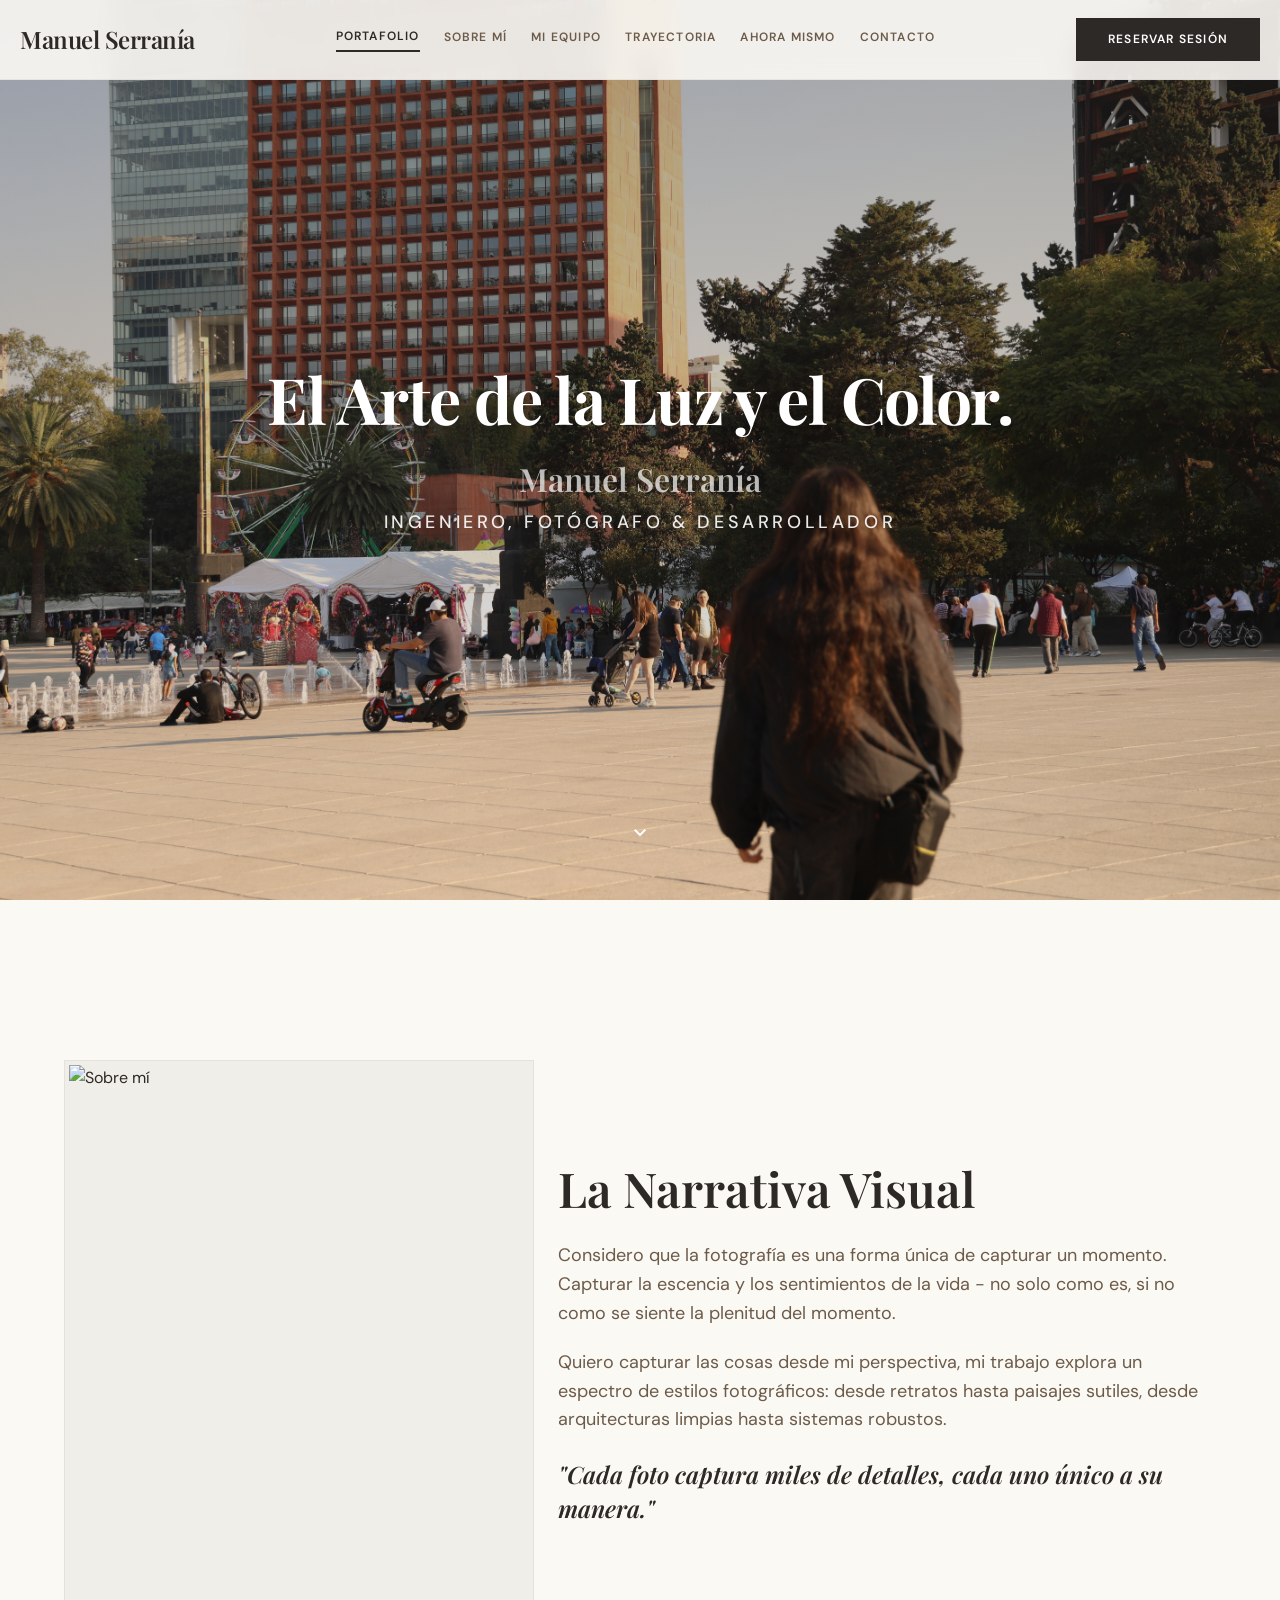
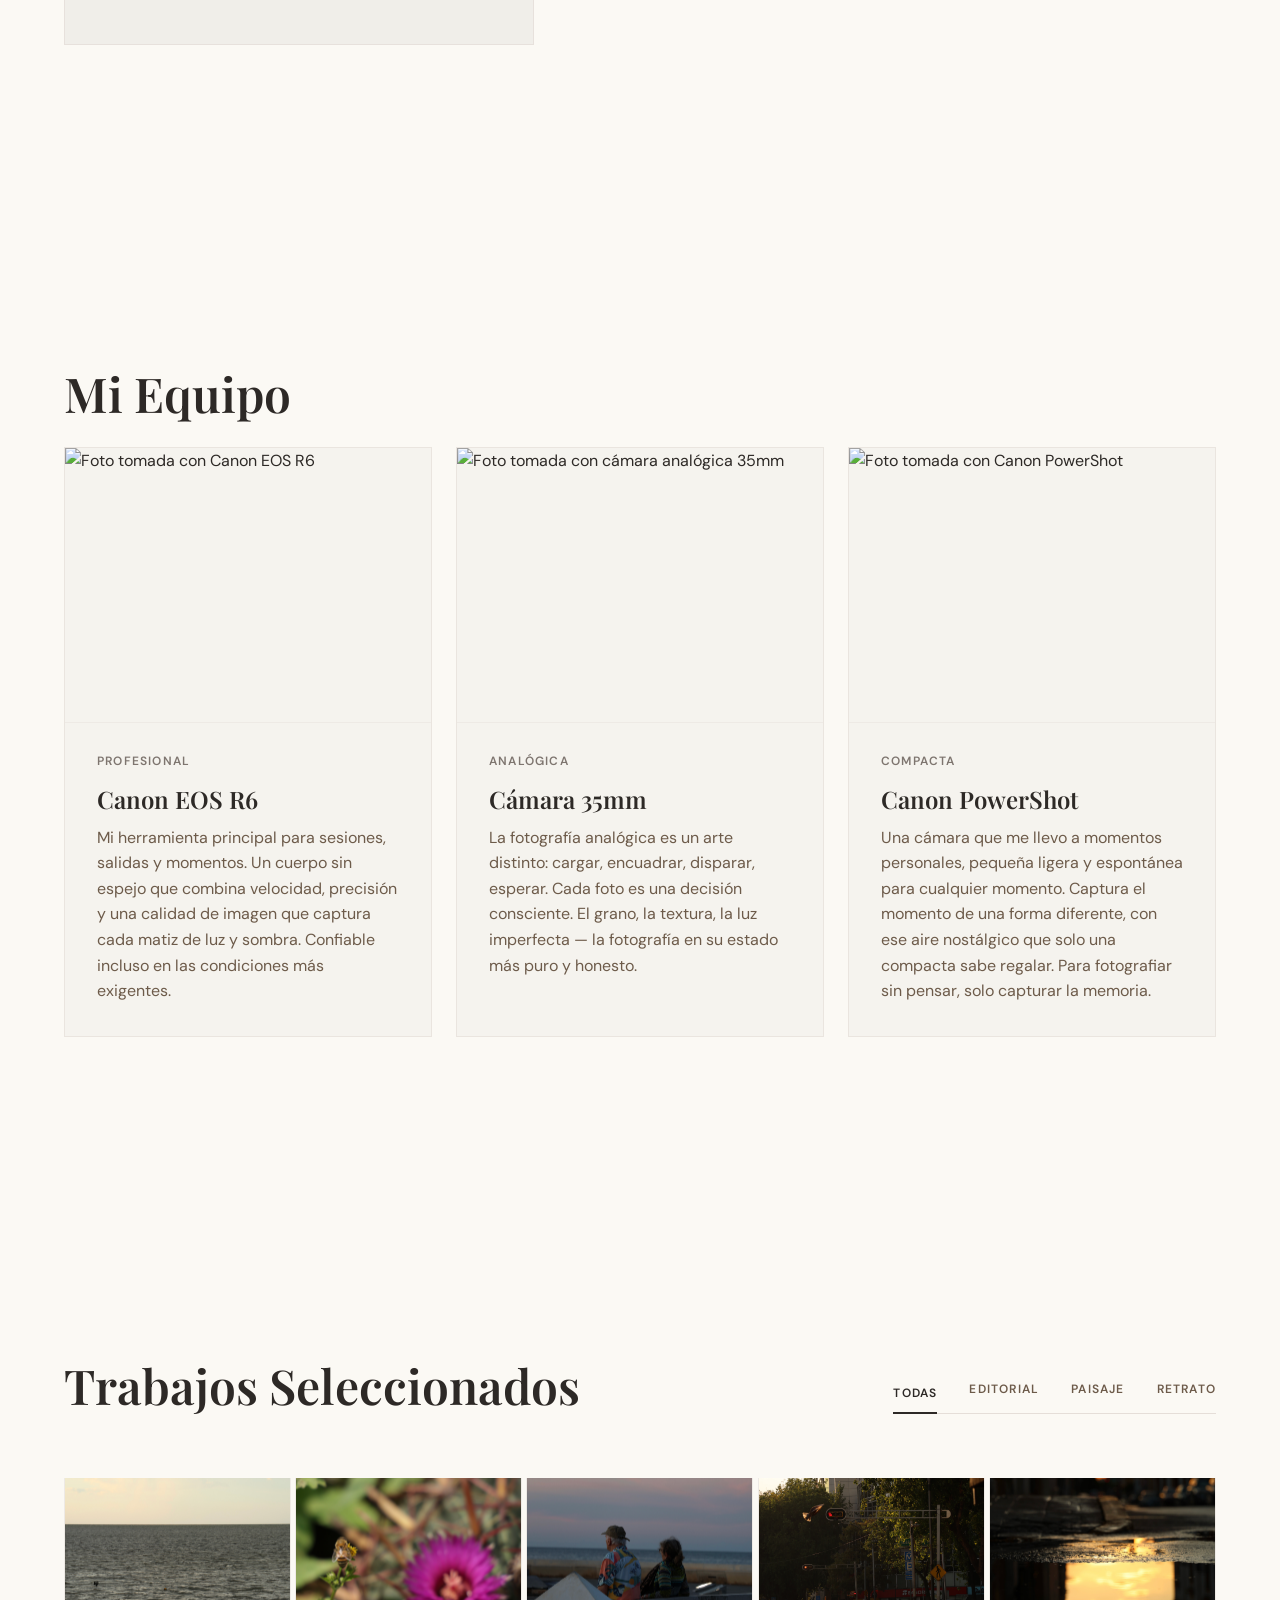
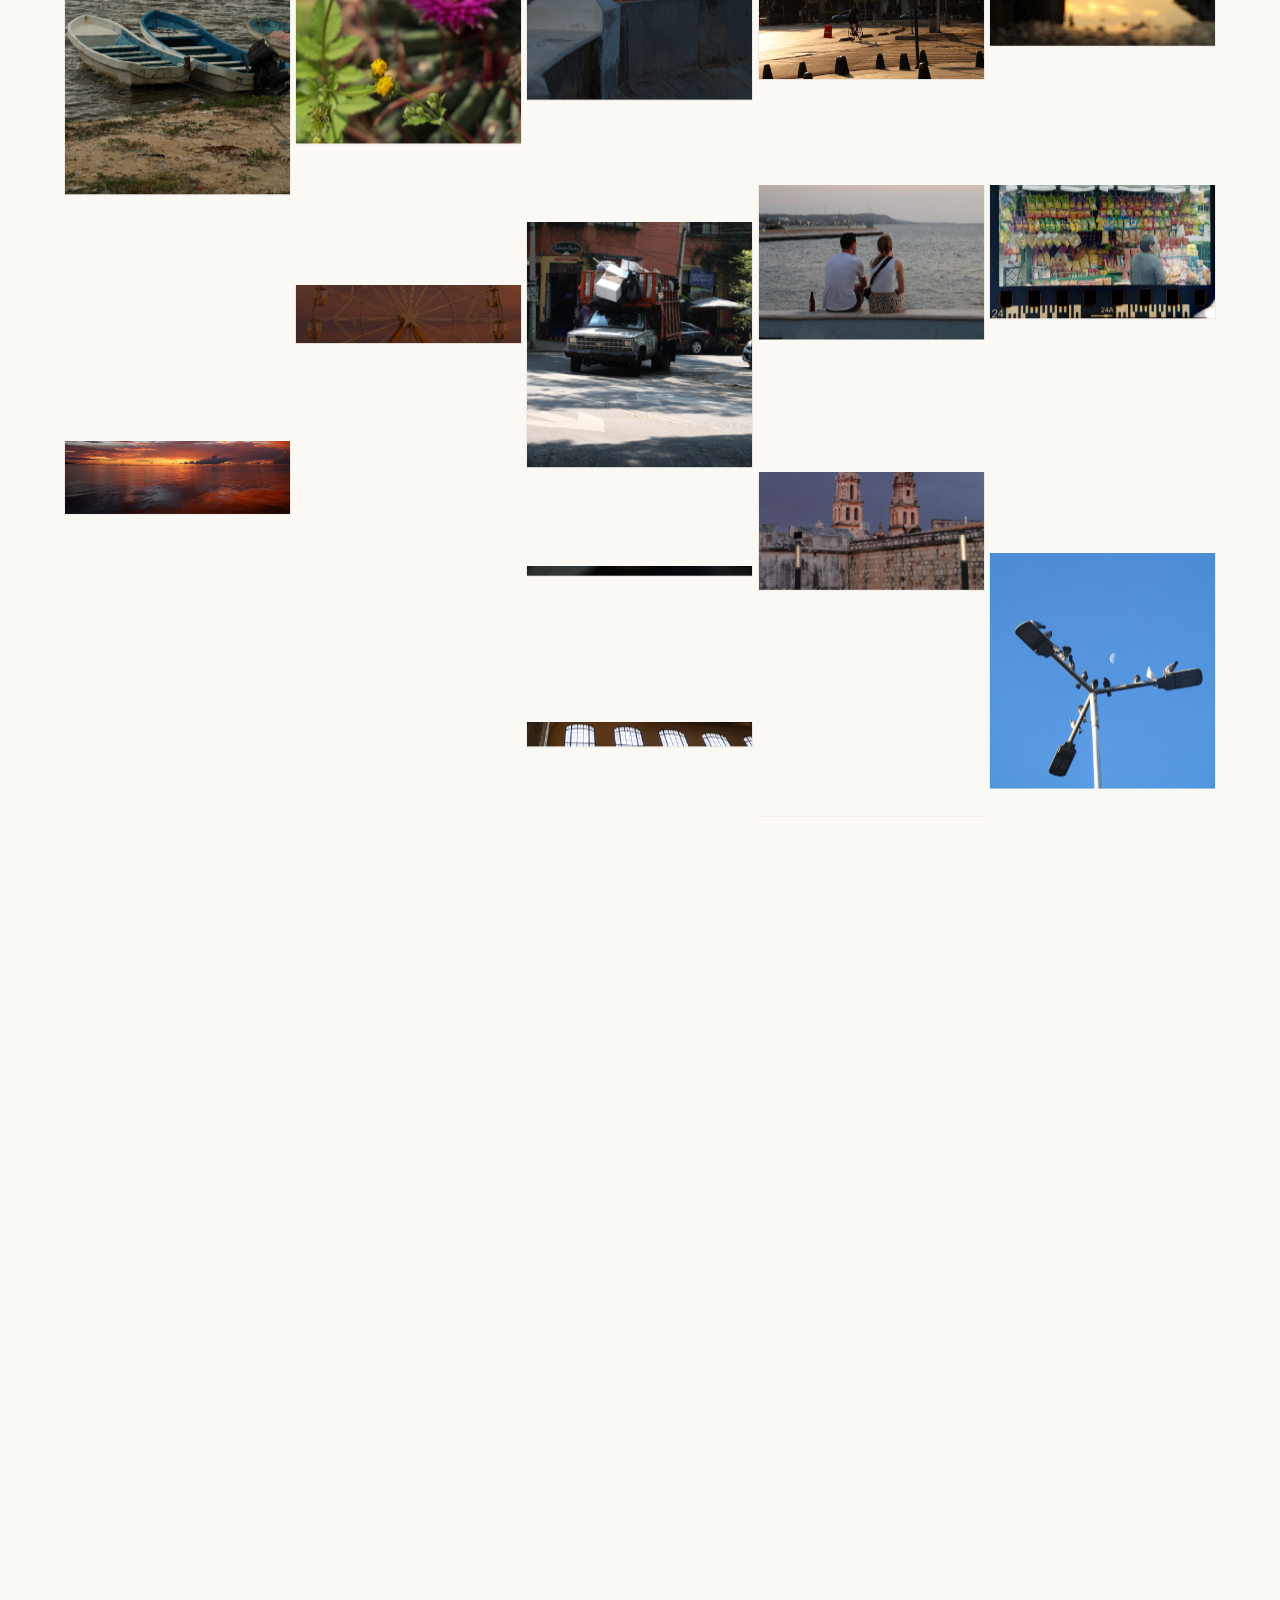
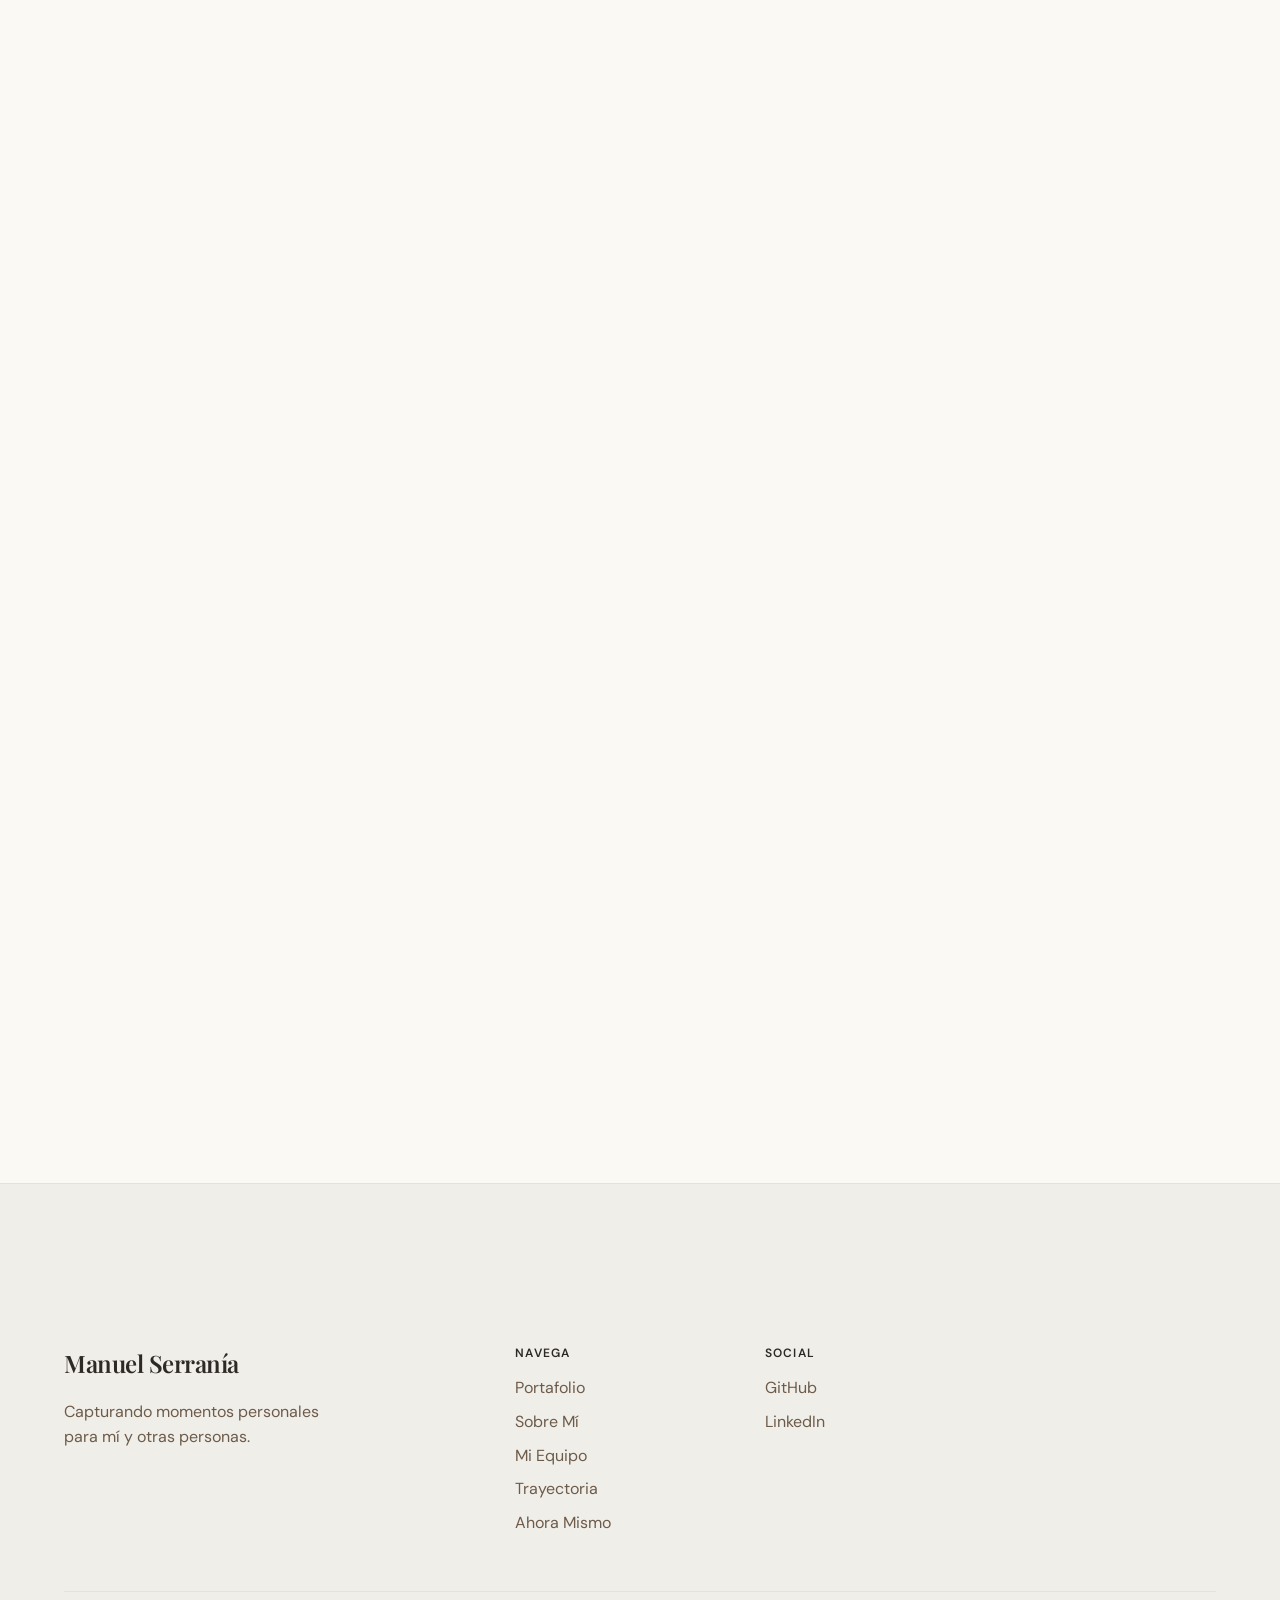
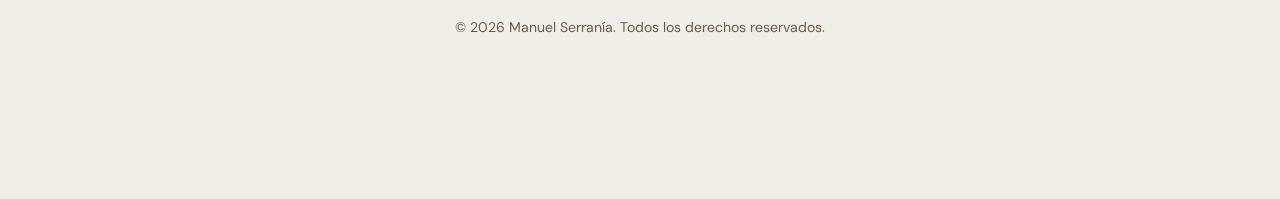
==== index.html @ a34c1c09 "Página web para práctica" ====
<!DOCTYPE html>
<html lang="es">
<head>
  <meta charset="UTF-8">
  <meta name="viewport" content="width=device-width, initial-scale=1.0">
  <title>Portafolio | Manuel Serranía</title>
  <link rel="preconnect" href="https://fonts.googleapis.com">
  <link rel="preconnect" href="https://fonts.gstatic.com" crossorigin>
  <link href="https://fonts.googleapis.com/css2?family=Playfair+Display:ital,wght@0,400;0,500;0,600;0,700;1,400&family=DM+Sans:wght@400;500;600&display=swap" rel="stylesheet">
  <link href="https://fonts.googleapis.com/css2?family=Material+Symbols+Outlined:wght,FILL@100..700,0..1&display=swap" rel="stylesheet">
  <link rel="stylesheet" href="style.css">
</head>
<body>

  <!-- Header -->
  <header class="main-header">
    <div class="header-container">
      <a href="#" class="logo">Manuel Serranía</a>
      <nav class="nav-menu">
        <a href="#portfolio" class="active">Portafolio</a>
        <a href="#about">Sobre Mí</a>
        <a href="#equipo">Mi Equipo</a>
        <a href="#trajectory">Trayectoria</a>
        <a href="#current">Ahora Mismo</a>
        <a href="#contact">Contacto</a>
      </nav>
      <a href="#contact" class="btn-primary">Reservar Sesión</a>
    </div>
  </header>

  <!-- Hero -->
  <section class="hero-section">
    <div class="hero-bg">
      <img src="images/0N1A2671.JPG" alt="Hero background">
    </div>
    <div class="hero-overlay"></div>
    <div class="hero-content">
      <h1 class="display-lg">El Arte de la Luz y el Color.</h1>
      <p class="headline-md" style="color: rgba(255,255,255,0.7); margin: 12px 0 8px;">Manuel Serranía</p>
      <p class="body-lg hero-subtitle">Ingeniero, Fotógrafo &amp; Desarrollador</p>
    </div>
    <div class="scroll-indicator">
      <span class="material-symbols-outlined">expand_more</span>
    </div>
  </section>

  <!-- Main -->
  <main class="main-wrapper">

    <!-- About -->
    <section class="section-block fade-in" id="about">
      <div class="about-grid">
        <div class="about-image-wrap">
          <img src="images/0N1A3526.jpg" alt="Sobre mí">
        </div>
        <div class="about-text">
          <h2 class="headline-lg">La Narrativa Visual</h2>
          <div class="body-lg">
            <p>Considero que la fotografía es una forma única de capturar un momento. Capturar la escencia y los sentimientos de la vida - no solo como es, si no como se siente la plenitud del momento.</p>
            <p>Quiero capturar las cosas desde mi perspectiva, mi trabajo explora un espectro de estilos fotográficos: desde retratos hasta paisajes sutiles, desde arquitecturas limpias hasta sistemas robustos.</p>
            <p class="about-quote">"Cada foto captura miles de detalles, cada uno único a su manera."</p>
          </div>
        </div>
      </div>
    </section>

    <!-- Equipment -->
    <section class="section-block fade-in" id="equipo">
      <div class="equipment-header">
        <h2 class="headline-lg">Mi Equipo</h2>
      </div>
      <div class="equipment-grid">
        <div class="equipment-card">
          <div class="equipment-image-wrap">
            <img src="images/0N1A2444.jpg" alt="Foto tomada con Canon EOS R6" loading="lazy">
          </div>
          <div class="equipment-body">
            <p class="label-caps">Profesional</p>
            <h4 class="headline-sm">Canon EOS R6</h4>
            <p class="body-md">Mi herramienta principal para sesiones, salidas y momentos. Un cuerpo sin espejo que combina velocidad, precisión y una calidad de imagen que captura cada matiz de luz y sombra. Confiable incluso en las condiciones más exigentes.</p>
          </div>
        </div>
        <div class="equipment-card">
          <div class="equipment-image-wrap">
            <img src="images/IMG_6945.jpeg" alt="Foto tomada con cámara analógica 35mm" loading="lazy">
          </div>
          <div class="equipment-body">
            <p class="label-caps">Analógica</p>
            <h4 class="headline-sm">Cámara 35mm</h4>
            <p class="body-md">La fotografía analógica es un arte distinto: cargar, encuadrar, disparar, esperar. Cada foto es una decisión consciente. El grano, la textura, la luz imperfecta — la fotografía en su estado más puro y honesto.</p>
          </div>
        </div>
        <div class="equipment-card">
          <div class="equipment-image-wrap">
            <img src="images/IMG_0572.jpg" alt="Foto tomada con Canon PowerShot" loading="lazy">
          </div>
          <div class="equipment-body">
            <p class="label-caps">Compacta</p>
            <h4 class="headline-sm">Canon PowerShot</h4>
            <p class="body-md">Una cámara que me llevo a momentos personales, pequeña ligera y espontánea para cualquier momento. Captura el momento de una forma diferente, con ese aire nostálgico que solo una compacta sabe regalar. Para fotografiar sin pensar, solo capturar la memoria.</p>
          </div>
        </div>
      </div>
    </section>

    <!-- Portfolio -->
    <section class="section-block fade-in" id="portfolio">
      <div class="portfolio-header">
        <h2 class="headline-lg">Trabajos Seleccionados</h2>
        <div class="portfolio-filters">
          <button class="active" data-filter="all">Todas</button>
          <button data-filter="editorial">Editorial</button>
          <button data-filter="paisaje">Paisaje</button>
          <button data-filter="retrato">Retrato</button>
        </div>
      </div>
      <div class="portfolio-grid">
        <!-- Col 1 -->
        <div class="portfolio-item" data-category="retrato" data-description="Un retrato que captura la esencia de una conexión única.">
          <div class="image-wrap" data-speed="0.5">
            <img src="images/0N1A0676.JPEG" alt="En otra vida" loading="lazy" style="aspect-ratio: 3317/5896;">
          </div>
          <p class="meta">Paisaje — 2025</p>
          <h3>En otra vida</h3>
        </div>
        <div class="portfolio-item" data-category="paisaje" data-description="La magia del atardecer en Campeche, donde el sol baña todo con una luz cálida e irrepetible.">
          <div class="image-wrap" data-speed="0.9">
            <img src="images/0N1A9450.JPG" alt="La Hora Dorada" loading="lazy" style="aspect-ratio: 3/2;">
          </div>
          <p class="meta">Paisaje — 2025</p>
          <h3>La Hora Dorada</h3>
        </div>
        <div class="portfolio-item" data-category="paisaje" data-description="El mar y el cielo se funden en un abrazo de colores al final del día.">
          <div class="image-wrap" data-speed="0.4">
            <img src="images/C5DFEBCB-4455-423D-B675-5D0EEC7B9C62.jpg" alt="Atardecer frente al mar" loading="lazy" style="aspect-ratio: 3/2;">
          </div>
          <p class="meta">Paisaje — 2025</p>
          <h3>Atardecer frente al mar</h3>
        </div>
        <div class="portfolio-item" data-category="paisaje" data-description="Un perro con ojos de diferentes colores. Worales.">
          <div class="image-wrap" data-speed="1.0">
            <img src="images/0N1A0835.JPG" alt="Horizonte Abierto" loading="lazy" style="aspect-ratio: 3/2;">
          </div>
          <p class="meta">Retrato — 2024</p>
          <h3>Perro</h3>
        </div>
        <!-- Col 2 -->
        <div class="portfolio-item" data-category="paisaje" data-description="Muchas veces pasamos de largo las cosas pequeñas que ocurren alrededor de nosotros.">
          <div class="image-wrap" data-speed="0.8">
            <img src="images/0N1A8629.JPEG" alt="Naturaleza a detalle" loading="lazy" style="aspect-ratio: 2247/3995;">
          </div>
          <p class="meta">Paisaje — 2022</p>
          <h3>Naturaleza a detalle</h3>
        </div>
        <div class="portfolio-item" data-category="paisaje" data-description="En la feria de Campeche, durante uno de sus atardeceres que tanto me gustaban.">
          <div class="image-wrap" data-speed="0.5">
            <img src="images/0N1A1099.JPEG" alt="Mirada Profunda" loading="lazy" style="aspect-ratio: 3/2;">
          </div>
          <p class="meta">Paisaje — 2025</p>
          <h3>Rueda</h3>
        </div>
        <div class="portfolio-item" data-category="editorial" data-description="Me gustan mucho estas flores.">
          <div class="image-wrap" data-speed="0.8">
            <img src="images/0N1A3017.JPG" alt="Composición Urbana" loading="lazy" style="aspect-ratio: 3/2;">
          </div>
          <p class="meta">Editorial — 2024</p>
          <h3>Flores</h3>
        </div>
        <div class="portfolio-item" data-category="retrato" data-description="Sho.">
          <div class="image-wrap" data-speed="0.9">
            <img src="images/0N1A3192.JPEG" alt="Esencia" loading="lazy" style="aspect-ratio: 3/2;">
          </div>
          <p class="meta">Retrato — 2024</p>
          <h3>Yo</h3>
        </div>
        <!-- Col 3 -->
        <div class="portfolio-item" data-category="editorial" data-description="Luego me pregunto todas las historias que me podrían contar las personas.">
          <div class="image-wrap" data-speed="0.7">
            <img src="images/0N1A2507.JPEG" alt="Luces y Sombras" loading="lazy" style="aspect-ratio: 3123/4684;">
          </div>
          <p class="meta">Editorial — 2025</p>
          <h3>Años de atardeceres</h3>
        </div>
        <div class="portfolio-item" data-category="editorial" data-description="Se compran colchones.">
          <div class="image-wrap" data-speed="0.5">
            <img src="images/0N1A3518.JPG" alt="Reflejos" loading="lazy" style="aspect-ratio: 2/3;">
          </div>
          <p class="meta">Editorial — 2025</p>
          <h3>Se compran</h3>
        </div>
        <div class="portfolio-item" data-category="retrato" data-description="A veces mi cámara no quiere enfocar, pero aún así me gusta como salen las fotos.">
          <div class="image-wrap" data-speed="0.7">
            <img src="images/0N1A3598.JPEG" alt="Detalles" loading="lazy" style="aspect-ratio: 3/2;">
          </div>
          <p class="meta">Retrato — 2026</p>
          <h3>Desenfocado</h3>
        </div>
        <div class="portfolio-item" data-category="editorial" data-description="Adentro del Palacio de Bellas Artes. Un edificio único con una arquitectura fascinante.">
          <div class="image-wrap" data-speed="0.6">
            <img src="images/0N1A9085.JPG" alt="Líneas del Horizonte" loading="lazy" style="aspect-ratio: 3/2;">
          </div>
          <p class="meta">Editorial — 2024</p>
          <h3>Esquinas</h3>
        </div>
        <!-- Col 4 -->
        <div class="portfolio-item" data-category="editorial" data-description="No me gusta mucho salir en la CDMX, pero tengo que admitir que tiene vistas muy bonitas.">
          <div class="image-wrap" data-speed="0.6">
            <img src="images/1C980679-C13F-47ED-BC10-F33F98A4D428.jpg" alt="Sombras y Siluetas" loading="lazy" style="aspect-ratio: 3071/4096;">
          </div>
          <p class="meta">Editorial — 2023</p>
          <h3>Sombras y Siluetas</h3>
        </div>
        <div class="portfolio-item" data-category="retrato" data-description="Considero que compartir un atardecer es un momento especial con otra persona.">
          <div class="image-wrap" data-speed="0.7">
            <img src="images/285C19BC-82EA-4913-8557-388E7A6FBE79.jpg" alt="Atardecer compartido" loading="lazy" style="aspect-ratio: 3276/4096;">
          </div>
          <p class="meta">Editorial — 2025</p>
          <h3>Atardecer compartido</h3>
        </div>
        <div class="portfolio-item" data-category="editorial" data-description="Un edificio que sobresale en el horizonte.">
          <div class="image-wrap" data-speed="1.1">
            <img src="images/0N1A9459.JPG" alt="Última Luz" loading="lazy" style="aspect-ratio: 2/3;">
          </div>
          <p class="meta">Editorial — 2025</p>
          <h3>Horizonte</h3>
        </div>
        <div class="portfolio-item" data-category="editorial" data-description="Océano en calma al atardecer.">
          <div class="image-wrap" data-speed="0.7">
            <img src="images/0N1A2444.JPG" alt="Precisión Natural" loading="lazy" style="aspect-ratio: 3/2;">
          </div>
          <p class="meta">Editorial — 2025</p>
          <h3>Calma</h3>
        </div>
        <!-- Col 5 -->
        <div class="portfolio-item" data-category="editorial" data-description="Un momento.">
          <div class="image-wrap" data-speed="0.8">
            <img src="images/EAB12858-2A23-4928-919C-448E390671E0.jpg" alt="Introspección" loading="lazy" style="aspect-ratio: 3072/4096;">
          </div>
          <p class="meta">Editorial — 2025</p>
          <h3>Introspección</h3>
        </div>
        <div class="portfolio-item" data-category="editorial" data-description="Capturado en Fuji 200.">
          <div class="image-wrap" data-speed="0.4">
            <img src="images/30b75b04-e565-4b1f-bb3f-f6a199c68618.JPEG" alt="Memorias" loading="lazy" style="aspect-ratio: 1600/1460;">
          </div>
          <p class="meta">Editorial — 2024</p>
          <h3>Memorias</h3>
        </div>
        <div class="portfolio-item" data-category="editorial" data-description="El tiempo se detiene en un solo fotograma, preservando memorias que perdurarán para siempre.">
          <div class="image-wrap" data-speed="0.9">
            <img src="images/Photo09_5.jpg" alt="Perspectiva" loading="lazy" style="aspect-ratio: 3792/2546;">
          </div>
          <p class="meta">Editorial — 2024</p>
          <h3>Memorias</h3>
        </div>
        <div class="portfolio-item" data-category="retrato" data-description="Al infinito y más allá.">
          <div class="image-wrap" data-speed="0.5">
            <img src="images/IMG_0973.JPG" alt="Autenticidad" loading="lazy" style="aspect-ratio: 2/3;">
          </div>
          <p class="meta">Retrato — 2023</p>
          <h3>Pájaros Lunares</h3>
        </div>
      </div>
    </section>

    <!-- Lightbox -->
    <div class="lightbox" id="lightbox">
      <div class="lightbox-backdrop"></div>
      <div class="lightbox-container">
        <button class="lightbox-close material-symbols-outlined" aria-label="Cerrar">close</button>
        <div class="lightbox-layout">
          <div class="lightbox-image-area">
            <img id="lightbox-img" src="" alt="">
          </div>
          <div class="lightbox-info">
            <span class="lightbox-meta" id="lightbox-meta"></span>
            <h2 class="lightbox-title" id="lightbox-title"></h2>
            <p class="lightbox-desc" id="lightbox-desc"></p>
          </div>
        </div>
      </div>
    </div>

    <!-- Trajectory -->
    <section class="section-block fade-in" id="trajectory">
      <h2 class="headline-lg" style="text-align: center; margin-bottom: 80px;">Trayectoria</h2>
      <div class="trajectory-list">
        <div class="trajectory-item">
          <span class="trajectory-date">2025 - Presente</span>
          <div class="trajectory-body">
            <h4 class="headline-sm">Becario de sistemas &amp; Maestría en Tecnologías de la Información e Inteligencia Analítica</h4>
            <p class="body-md">Universidad Anáhuac.</p>
          </div>
        </div>
        <div class="trajectory-item">
          <span class="trajectory-date">2024 — 2025</span>
          <div class="trajectory-body">
            <h4 class="headline-sm">Supervisor interno</h4>
            <p class="body-md">Proyecto DRT Campeche. Análisis RAMS documental, análisis de datos de operación.</p>
          </div>
        </div>
        <div class="trajectory-item">
          <span class="trajectory-date">2023</span>
          <div class="trajectory-body">
            <h4 class="headline-sm">UAB Exchange Program</h4>
            <p class="body-md">Universitat Autònoma de Barcelona. Especialidad en Inteligencia Artificial e intercambiadores de calor</p>
          </div>
        </div>
        <div class="trajectory-item">
          <span class="trajectory-date">2022-2023</span>
          <div class="trajectory-body">
            <h4 class="headline-sm">Amazon Web Services</h4>
            <p class="body-md">Customer Service Associate</p>
          </div>
        </div>
        <div class="trajectory-item">
          <span class="trajectory-date">2019 — 2023</span>
          <div class="trajectory-body">
            <h4 class="headline-sm">Ingeniería Mecánica</h4>
            <p class="body-md">Universidad Autónoma Metropolitana.</p>
          </div>
        </div>
      </div>
    </section>

    <!-- Skills -->
    <section class="section-block fade-in" id="skills">
      <h2 class="headline-lg" style="margin-bottom: 48px;">Habilidades</h2>
      <div class="skills-fluid-container">
        <div class="skills-group">
          <h3 class="skills-group-title">Área Técnica</h3>
          <div class="tags-container">
            <span class="tag">HTML5 / CSS3 Moderno</span>
            <span class="tag">JavaScript Vanilla</span>
            <span class="tag">PHP</span>
            <span class="tag">PostgreSQL</span>
            <span class="tag">Modelado Estadístico SAS</span>
            <span class="tag">Python / Web Scraping</span>
          </div>
        </div>
        <div class="skills-group">
          <h3 class="skills-group-title">Gestión y Metodologías</h3>
          <div class="tags-container">
            <span class="tag">Arquitectura de Software</span>
            <span class="tag">Metodologías Ágiles</span>
            <span class="tag">Análisis de Requerimientos</span>
            <span class="tag">Prompt, context &amp; harness engineering</span>
          </div>
        </div>
        <div class="skills-group">
          <h3 class="skills-group-title">Intereses Co-curriculares</h3>
          <div class="tags-container">
            <span class="tag">Escritura Creativa</span>
            <span class="tag">Fotografía de Moda en Blanco y Negro</span>
            <span class="tag">Inteligencia Artificial Aplicada</span>
            <span class="tag">Filosofía &amp; Psicología</span>
            <span class="tag">Psicología</span>
            <span class="tag">Pedagogía</span> 
          </div>
        </div>
        <div class="skills-group">
          <h3 class="skills-group-title">Habilidades Creativas</h3>
          <div class="tags-container">
            <span class="tag">Fotografía de Retrato / Editorial</span>
            <span class="tag">Edición Digital (Lightroom / Photoshop)</span>
            <span class="tag">Composición Visual y Teoría del Color</span>
            <span class="tag">Dirección de Sesiones Fotográficas</span>
            <span class="tag">Diseño Gráfico y Branding</span>
            <span class="tag">Storytelling Visual</span>
          </div>
        </div>
      </div>
    </section>

    <!-- Current / Ahora Mismo -->
    <section class="section-block fade-in" id="current">
      <div class="current-header">
        <h2 class="headline-lg">Ahora Mismo</h2>
        <span class="current-update">Actualizado Junio 2026</span>
      </div>
      <div class="current-grid">
        <div class="current-card">
          <p class="label-caps">Leyendo</p>
          <h4 class="headline-sm">"Guerra y Paz"</h4>
          <p class="body-md">Leo Tolstoy — Voy en la página 100 de 1200.</p>
        </div>
        <div class="current-card">
          <p class="label-caps">Escuchando</p>
          <h4 class="headline-sm">Michael Jackson</h4>
          <p class="body-md">Nada más por la película.</p>
        </div>
        <div class="current-card">
          <p class="label-caps">Viciándome</p>
          <h4 class="headline-sm">Subnautica 2</h4>
          <p class="body-md">Me da miedo el océano.</p>
        </div>
      </div>
    </section>

    <!-- Contact -->
    <section class="section-block fade-in" id="contact">
      <div class="contact-grid">
        <div class="contact-info">
          <h2 class="headline-lg">Conversemos</h2>
          <p class="body-lg">Estoy aceptando proyectos selectos de fotografía y desarrollo para 2026. Comparte tu visión o simplemente saluda.</p>
          <a href="mailto:mserrania@anahuac.mx" class="contact-email">mserrania@anahuac.mx</a>
          <div class="contact-socials">
            <a href="https://github.com/mserraniaa-png" target="_blank" rel="noopener noreferrer">GitHub</a>
            <a href="https://www.linkedin.com/in/manuel-alejandro-serran%C3%ADa-reinada-24311730b/" target="_blank" rel="noopener noreferrer"">LinkedIn</a>
          </div>
        </div>
        <div class="contact-form">
          <p class="body-lg" style="margin-bottom: 32px; color: var(--secondary);">
            Escríbeme directamente a mi correo y te responderé a la brevedad.
          </p>
          <a href="mailto:mserrania@anahuac.mx?subject=Contacto%20desde%20Portafolio" class="form-submit" style="text-align: center; display: block; text-decoration: none;">
            Enviar Correo →
          </a>
        </div>
      </div>
    </section>

  </main>

  <!-- Footer -->
  <footer class="main-footer">
    <div class="main-wrapper">
      <div class="footer-grid">
        <div class="footer-brand">
          <a href="#" class="logo">Manuel Serranía</a>
          <p class="body-md">Capturando momentos personales para mí y otras personas.</p>
        </div>
        <div class="footer-col">
          <h5>Navega</h5>
          <a href="#portfolio">Portafolio</a>
          <a href="#about">Sobre Mí</a>
          <a href="#equipo">Mi Equipo</a>
          <a href="#trajectory">Trayectoria</a>
          <a href="#current">Ahora Mismo</a>
        </div>
        <div class="footer-col">
          <h5>Social</h5>
          <a href="https://github.com/mserraniaa-png" target="_blank" rel="noopener noreferrer">GitHub</a>
          <a href="https://www.linkedin.com/in/manuel-alejandro-serran%C3%ADa-reinada-24311730b/" target="_blank" rel="noopener noreferrer"">LinkedIn</a>
        </div>
      </div>
      <p class="footer-copyright">© 2026 Manuel Serranía. Todos los derechos reservados.</p>
    </div>
  </footer>

  <script src="app.js"></script>
</body>
</html>
---- style.css ----
/* ==========================================================================
   RESET & VARIABLES — Warm Minimalism / Organic Gallery
   ========================================================================== */
:root {
  --surface: #fbf9f4;
  --surface-dim: #dbdad5;
  --surface-bright: #fbf9f4;
  --surface-container-lowest: #ffffff;
  --surface-container-low: #f5f3ee;
  --surface-container: #f0eee9;
  --surface-container-high: #eae8e3;
  --surface-container-highest: #e4e2dd;
  --on-surface: #1b1c19;
  --on-surface-variant: #4d4540;
  --inverse-surface: #30312e;
  --inverse-on-surface: #f2f1ec;
  --outline: #7e756f;
  --outline-variant: #cfc4bd;
  --surface-tint: #635d5a;
  --primary: #2d2926;
  --on-primary: #ffffff;
  --primary-container: #2d2926;
  --on-primary-container: #96908b;
  --inverse-primary: #cdc5c0;
  --secondary: #6d5b4a;
  --on-secondary: #ffffff;
  --secondary-container: #f4dbc5;
  --on-secondary-container: #725f4e;
  --tertiary: #17160e;
  --on-tertiary: #ffffff;
  --tertiary-container: #2c2a22;
  --on-tertiary-container: #959186;
  --error: #ba1a1a;
  --on-error: #ffffff;
  --error-container: #ffdad6;
  --on-error-container: #93000a;
  --primary-fixed: #e9e1dc;
  --primary-fixed-dim: #cdc5c0;
  --on-primary-fixed: #1e1b18;
  --on-primary-fixed-variant: #4b4642;
  --secondary-fixed: #f7dec8;
  --secondary-fixed-dim: #dac2ad;
  --on-secondary-fixed: #26190c;
  --on-secondary-fixed-variant: #544434;
  --tertiary-fixed: #e7e2d5;
  --tertiary-fixed-dim: #cbc6ba;
  --on-tertiary-fixed: #1d1c14;
  --on-tertiary-fixed-variant: #49473d;
  --background: #fbf9f4;
  --on-background: #1b1c19;
  --surface-variant: #e4e2dd;

  --font-display: 'Playfair Display', Georgia, serif;
  --font-body: 'DM Sans', -apple-system, BlinkMacSystemFont, sans-serif;

  --container-max: 1440px;
  --gutter: 24px;
  --margin-desktop: 64px;
  --margin-tablet: 32px;
  --margin-mobile: 20px;
  --section-gap: 160px;

  --transition-fade: opacity 0.8s ease-out, transform 0.8s ease-out;
  --transition-hover: all 0.3s ease-out;
}

* {
  margin: 0;
  padding: 0;
  box-sizing: border-box;
}

html {
  scroll-behavior: smooth;
  background-color: var(--background);
  color: var(--on-surface);
  font-family: var(--font-body);
  line-height: 1.6;
}

body {
  overflow-x: hidden;
  background-color: var(--background);
  color: var(--primary);
}

::selection {
  background-color: var(--secondary-container);
  color: var(--on-secondary-container);
}

/* ==========================================================================
   TYPOGRAPHY UTILITIES
   ========================================================================== */
.display-lg {
  font-family: var(--font-display);
  font-size: 64px;
  font-weight: 700;
  line-height: 1.1;
  letter-spacing: -0.02em;
}

.headline-lg {
  font-family: var(--font-display);
  font-size: 48px;
  font-weight: 600;
  line-height: 1.2;
}

.headline-md {
  font-family: var(--font-display);
  font-size: 32px;
  font-weight: 600;
  line-height: 1.3;
}

.headline-sm {
  font-family: var(--font-display);
  font-size: 24px;
  font-weight: 600;
  line-height: 1.4;
}

.body-lg {
  font-family: var(--font-body);
  font-size: 18px;
  font-weight: 400;
  line-height: 1.6;
}

.body-md {
  font-family: var(--font-body);
  font-size: 16px;
  font-weight: 400;
  line-height: 1.6;
}

.label-caps {
  font-family: var(--font-body);
  font-size: 12px;
  font-weight: 600;
  line-height: 1;
  letter-spacing: 0.1em;
  text-transform: uppercase;
}

@media (max-width: 768px) {
  .display-lg {
    font-size: 40px;
    line-height: 1.2;
  }
  .headline-lg {
    font-size: 36px;
  }
}

/* ==========================================================================
   FADE-IN ANIMATION
   ========================================================================== */
.fade-in {
  opacity: 0;
  transform: translateY(20px);
  transition: var(--transition-fade);
}

.fade-in.visible {
  opacity: 1;
  transform: translateY(0);
}

/* ==========================================================================
   HEADER & NAVIGATION
   ========================================================================== */
.main-header {
  position: fixed;
  top: 0;
  width: 100%;
  z-index: 50;
  background-color: rgba(251, 249, 244, 0.9);
  backdrop-filter: blur(12px);
  -webkit-backdrop-filter: blur(12px);
  border-bottom: 1px solid rgba(207, 196, 189, 0.3);
  height: 80px;
}

.header-container {
  max-width: var(--container-max);
  margin: 0 auto;
  padding: 0 var(--margin-mobile);
  height: 100%;
  display: flex;
  justify-content: space-between;
  align-items: center;
}

.logo {
  font-family: var(--font-display);
  font-size: 24px;
  font-weight: 600;
  letter-spacing: -0.02em;
  text-decoration: none;
  color: var(--primary);
}

.nav-menu {
  display: flex;
  gap: var(--gutter);
  align-items: center;
}

.nav-menu a {
  font-family: var(--font-body);
  font-size: 12px;
  font-weight: 600;
  letter-spacing: 0.1em;
  text-transform: uppercase;
  text-decoration: none;
  color: var(--secondary);
  padding-bottom: 4px;
  transition: var(--transition-hover);
}

.nav-menu a:hover,
.nav-menu a.active {
  color: var(--primary);
  border-bottom: 2px solid var(--primary);
}

.btn-primary {
  display: inline-block;
  background-color: var(--primary);
  color: var(--on-primary);
  padding: 12px 32px;
  font-family: var(--font-body);
  font-size: 12px;
  font-weight: 600;
  letter-spacing: 0.1em;
  text-transform: uppercase;
  text-decoration: none;
  border: none;
  cursor: pointer;
  transition: var(--transition-hover);
}

.btn-primary:hover {
  opacity: 0.9;
}

.btn-primary:active {
  transform: scale(0.95);
}

@media (max-width: 768px) {
  .nav-menu {
    display: none;
  }
  .header-container {
    padding: 0 var(--margin-tablet);
  }
}

@media (max-width: 480px) {
  .header-container {
    padding: 0 var(--margin-mobile);
  }
}

/* ==========================================================================
   HERO SECTION
   ========================================================================== */
.hero-section {
  position: relative;
  height: 100vh;
  display: flex;
  align-items: center;
  justify-content: center;
  overflow: hidden;
}

.hero-bg {
  position: absolute;
  inset: 0;
  z-index: 0;
}

.hero-bg img {
  width: 100%;
  height: 100%;
  object-fit: cover;
}

.hero-overlay {
  position: absolute;
  inset: 0;
  background: linear-gradient(to bottom, rgba(45, 41, 38, 0.4), rgba(45, 41, 38, 0.1));
  z-index: 1;
}

.hero-content {
  position: relative;
  z-index: 2;
  text-align: center;
  padding: 0 var(--margin-mobile);
  max-width: 900px;
}

.hero-content h1 {
  color: #ffffff;
  margin-bottom: 24px;
  text-shadow: 0 4px 20px rgba(0, 0, 0, 0.3);
}

.hero-content .hero-subtitle {
  color: rgba(255, 255, 255, 0.9);
  text-transform: uppercase;
  letter-spacing: 0.2em;
  font-weight: 500;
}

.scroll-indicator {
  position: absolute;
  bottom: 40px;
  left: 50%;
  transform: translateX(-50%);
  z-index: 2;
  animation: bounce 2s infinite;
  color: #ffffff;
  font-size: 32px;
  cursor: pointer;
}

@keyframes bounce {
  0%, 100% { transform: translateX(-50%) translateY(0); }
  50% { transform: translateX(-50%) translateY(10px); }
}

/* ==========================================================================
   MAIN LAYOUT
   ========================================================================== */
.main-wrapper {
  max-width: var(--container-max);
  margin: 0 auto;
  padding: 0 var(--margin-desktop);
}

.section-block {
  padding: var(--section-gap) 0;
}

@media (max-width: 768px) {
  .main-wrapper {
    padding: 0 var(--margin-tablet);
  }
  .section-block {
    padding: 100px 0;
  }
  .hero-content h1 {
    font-size: 40px;
  }
}

@media (max-width: 480px) {
  .main-wrapper {
    padding: 0 var(--margin-mobile);
  }
  .section-block {
    padding: 80px 0;
  }
  .hero-content h1 {
    font-size: 36px;
  }
}

/* ==========================================================================
   ABOUT SECTION
   ========================================================================== */
.about-grid {
  display: grid;
  grid-template-columns: 5fr 7fr;
  gap: var(--gutter);
  align-items: center;
}

.about-image-wrap {
  position: relative;
  padding: 4px;
  background-color: var(--surface-container);
  border: 1px solid rgba(207, 196, 189, 0.3);
}

.about-image-wrap img {
  width: 100%;
  aspect-ratio: 4 / 5;
  object-fit: cover;
  display: block;
}

.about-text h2 {
  margin-bottom: var(--gutter);
}

.about-text .body-lg {
  color: var(--secondary);
}

.about-text .body-lg p {
  margin-bottom: 20px;
}

.about-quote {
  font-family: var(--font-display);
  font-size: 24px;
  font-weight: 600;
  line-height: 1.4;
  font-style: italic;
  color: var(--primary);
  margin-top: 24px;
}

@media (max-width: 768px) {
  .about-grid {
    grid-template-columns: 1fr;
  }
  .about-image-wrap {
    max-width: 400px;
    margin: 0 auto;
  }
}

/* ==========================================================================
   PORTFOLIO GALLERY — Masonry Mosaic
   ========================================================================== */
.portfolio-header {
  display: flex;
  flex-direction: column;
  gap: 24px;
  margin-bottom: 64px;
}

@media (min-width: 769px) {
  .portfolio-header {
    flex-direction: row;
    justify-content: space-between;
    align-items: flex-end;
  }
}

.portfolio-filters {
  display: flex;
  gap: 32px;
  border-bottom: 1px solid rgba(207, 196, 189, 0.5);
  padding-bottom: 8px;
}

.portfolio-filters button {
  font-family: var(--font-body);
  font-size: 12px;
  font-weight: 600;
  letter-spacing: 0.1em;
  text-transform: uppercase;
  background: none;
  border: none;
  cursor: pointer;
  color: var(--secondary);
  padding-bottom: 8px;
  transition: var(--transition-hover);
}

.portfolio-filters button:hover,
.portfolio-filters button.active {
  color: var(--primary);
  border-bottom: 2px solid var(--primary);
  margin-bottom: -9px;
}

/* Masonry columns — dense messy grid */
.portfolio-grid {
  column-count: 2;
  column-gap: 4px;
}

@media (min-width: 520px) {
  .portfolio-grid {
    column-count: 3;
  }
}

@media (min-width: 768px) {
  .portfolio-grid {
    column-count: 4;
  }
}

@media (min-width: 1100px) {
  .portfolio-grid {
    column-count: 5;
  }
}

@media (min-width: 1400px) {
  .portfolio-grid {
    column-count: 6;
  }
}

.portfolio-item {
  position: relative;
  break-inside: avoid;
  margin-bottom: 4px;
  cursor: pointer;
  overflow: hidden;
  transition: opacity 0.4s ease;
}

.portfolio-item.hidden {
  display: none;
}

.portfolio-item .image-wrap {
  overflow: hidden;
  background-color: var(--surface-container-low);
  border: 1px solid rgba(207, 196, 189, 0.2);
  will-change: transform;
}

.portfolio-item .image-wrap img {
  width: 100%;
  display: block;
  transition: filter 0.5s ease, opacity 0.5s ease;
}

.portfolio-item:hover .image-wrap img {
  filter: brightness(1.08);
}

.portfolio-item .meta,
.portfolio-item h3 {
  position: absolute;
  left: 0;
  right: 0;
  z-index: 2;
  opacity: 0;
  transition: opacity 0.35s ease;
  pointer-events: none;
}

.portfolio-item .meta {
  bottom: 28px;
  font-family: var(--font-body);
  font-size: 10px;
  font-weight: 600;
  letter-spacing: 0.08em;
  text-transform: uppercase;
  color: #fff;
  padding: 2px 10px;
  text-shadow: 0 1px 4px rgba(0,0,0,0.6);
}

.portfolio-item h3 {
  bottom: 4px;
  font-family: var(--font-display);
  font-size: 14px;
  font-weight: 600;
  line-height: 1.3;
  color: #fff;
  padding: 2px 10px;
  text-shadow: 0 1px 4px rgba(0,0,0,0.6);
}

.portfolio-item::after {
  content: '';
  position: absolute;
  left: 0;
  right: 0;
  bottom: 0;
  height: 60%;
  background: linear-gradient(transparent, rgba(0,0,0,0.6));
  z-index: 1;
  opacity: 0;
  transition: opacity 0.35s ease;
  pointer-events: none;
}

.portfolio-item:hover::after {
  opacity: 1;
}

.portfolio-item:hover .meta,
.portfolio-item:hover h3 {
  opacity: 1;
}

@media (max-width: 768px) {
  .portfolio-filters {
    gap: 20px;
    flex-wrap: wrap;
  }
}

/* ==========================================================================
   LIGHTBOX
   ========================================================================== */
.lightbox {
  position: fixed;
  inset: 0;
  z-index: 100;
  opacity: 0;
  pointer-events: none;
  transition: opacity 0.35s ease;
}

.lightbox.active {
  opacity: 1;
  pointer-events: auto;
}

.lightbox-backdrop {
  position: absolute;
  inset: 0;
  background: rgba(0, 0, 0, 0.88);
  backdrop-filter: blur(10px);
  -webkit-backdrop-filter: blur(10px);
}

.lightbox-container {
  position: absolute;
  inset: 0;
  display: flex;
  align-items: center;
  justify-content: center;
  padding: 24px;
}

.lightbox-close {
  position: absolute;
  top: 20px;
  right: 20px;
  z-index: 10;
  background: rgba(255, 255, 255, 0.1);
  border: none;
  color: #fff;
  font-size: 32px;
  width: 48px;
  height: 48px;
  display: flex;
  align-items: center;
  justify-content: center;
  cursor: pointer;
  border-radius: 50%;
  opacity: 0.7;
  transition: opacity 0.3s ease, background 0.3s ease;
}

.lightbox-close:hover {
  opacity: 1;
  background: rgba(255, 255, 255, 0.2);
}

.lightbox-layout {
  display: flex;
  flex-direction: column;
  max-width: 1100px;
  max-height: 90vh;
  width: 100%;
  background: var(--surface);
  overflow: hidden;
  transform: scale(0.93);
  transition: transform 0.35s ease;
}

.lightbox.active .lightbox-layout {
  transform: scale(1);
}

.lightbox-image-area {
  flex: 0 0 auto;
  display: flex;
  align-items: center;
  justify-content: center;
  background: #1a1a1a;
  min-height: 240px;
  max-height: 60vh;
}

.lightbox-image-area img {
  max-width: 100%;
  max-height: 60vh;
  width: 100%;
  height: 100%;
  object-fit: contain;
  display: block;
}

.lightbox-info {
  padding: 32px 28px;
  display: flex;
  flex-direction: column;
  justify-content: center;
}

.lightbox-meta {
  font-family: var(--font-body);
  font-size: 12px;
  font-weight: 600;
  letter-spacing: 0.1em;
  text-transform: uppercase;
  color: var(--secondary);
  margin-bottom: 8px;
}

.lightbox-title {
  font-family: var(--font-display);
  font-size: 28px;
  font-weight: 600;
  color: var(--primary);
  margin-bottom: 12px;
  line-height: 1.3;
}

.lightbox-desc {
  font-family: var(--font-body);
  font-size: 16px;
  font-weight: 400;
  line-height: 1.6;
  color: var(--secondary);
}

@media (min-width: 769px) {
  .lightbox-container {
    padding: 40px;
  }

  .lightbox-layout {
    flex-direction: row;
  }

  .lightbox-image-area {
    flex: 3;
    max-height: 85vh;
    min-height: 400px;
  }

  .lightbox-image-area img {
    max-height: 85vh;
  }

  .lightbox-info {
    flex: 2;
    padding: 48px 40px;
  }

  .lightbox-title {
    font-size: 32px;
  }
}

/* ==========================================================================
   TRAJECTORY SECTION
   ========================================================================== */
.trajectory-list {
  max-width: 768px;
  margin: 0 auto;
  display: flex;
  flex-direction: column;
  gap: 64px;
}

.trajectory-item {
  display: flex;
  flex-direction: column;
  gap: var(--gutter);
}

@media (min-width: 769px) {
  .trajectory-item {
    flex-direction: row;
    align-items: baseline;
    gap: var(--gutter);
  }
}

.trajectory-date {
  font-family: var(--font-body);
  font-size: 12px;
  font-weight: 600;
  letter-spacing: 0.1em;
  text-transform: uppercase;
  color: var(--outline);
  width: 128px;
  flex-shrink: 0;
}

.trajectory-body h4 {
  margin-bottom: 8px;
}

.trajectory-body .body-md {
  color: var(--secondary);
}

/* ==========================================================================
   SKILLS SECTION (Tag-based layout)
   ========================================================================== */
.skills-fluid-container {
  display: flex;
  flex-direction: column;
  gap: 48px;
}

.skills-group-title {
  font-family: var(--font-body);
  font-size: 12px;
  font-weight: 600;
  letter-spacing: 0.1em;
  text-transform: uppercase;
  color: var(--primary);
  margin-bottom: 16px;
}

.tags-container {
  display: flex;
  flex-wrap: wrap;
  gap: 12px;
}

.tag {
  background-color: var(--surface-container);
  color: var(--secondary);
  padding: 8px 18px;
  font-family: var(--font-body);
  font-size: 14px;
  font-weight: 400;
  border-radius: 50px;
  border: 1px solid rgba(207, 196, 189, 0.2);
  transition: var(--transition-hover);
}

.tag:hover {
  background-color: var(--primary);
  color: var(--on-primary);
}

/* ==========================================================================
   CURRENT (AHORA MISMO) SECTION
   ========================================================================== */
.current-header {
  display: flex;
  justify-content: space-between;
  align-items: baseline;
  margin-bottom: var(--gutter);
  flex-wrap: wrap;
  gap: 12px;
}

.current-update {
  font-family: var(--font-body);
  font-size: 12px;
  font-weight: 600;
  letter-spacing: 0.1em;
  text-transform: uppercase;
  color: var(--outline);
}

.current-grid {
  display: grid;
  grid-template-columns: 1fr;
  gap: var(--gutter);
}

@media (min-width: 769px) {
  .current-grid {
    grid-template-columns: repeat(3, 1fr);
  }
}

.current-card {
  border: 1px solid rgba(207, 196, 189, 0.3);
  padding: 32px;
  background-color: var(--surface-container-low);
  transition: background-color 0.5s ease-out;
}

.current-card:hover {
  background-color: var(--surface-container-high);
}

.current-card .label-caps {
  color: var(--outline);
  margin-bottom: 16px;
}

.current-card h4 {
  margin-bottom: 8px;
}

.current-card .body-md {
  color: var(--secondary);
}

/* ==========================================================================
   EQUIPMENT (MI EQUIPO) SECTION
   ========================================================================== */
.equipment-header {
  display: flex;
  justify-content: space-between;
  align-items: baseline;
  margin-bottom: var(--gutter);
  flex-wrap: wrap;
  gap: 12px;
}

.equipment-grid {
  display: grid;
  grid-template-columns: 1fr;
  gap: var(--gutter);
}

@media (min-width: 769px) {
  .equipment-grid {
    grid-template-columns: repeat(3, 1fr);
  }
}

.equipment-card {
  border: 1px solid rgba(207, 196, 189, 0.3);
  background-color: var(--surface-container-low);
  transition: background-color 0.5s ease-out;
}

.equipment-card:hover {
  background-color: var(--surface-container-high);
}

.equipment-image-wrap {
  overflow: hidden;
  border-bottom: 1px solid rgba(207, 196, 189, 0.2);
}

.equipment-image-wrap img {
  width: 100%;
  aspect-ratio: 4 / 3;
  object-fit: cover;
  display: block;
  transition: transform 1s ease-out;
}

.equipment-card:hover .equipment-image-wrap img {
  transform: scale(1.05);
}

.equipment-body {
  padding: 32px;
}

.equipment-body .label-caps {
  color: var(--outline);
  margin-bottom: 16px;
}

.equipment-body h4 {
  margin-bottom: 8px;
}

.equipment-body .body-md {
  color: var(--secondary);
}

/* ==========================================================================
   CONTACT SECTION
   ========================================================================== */
.contact-grid {
  display: grid;
  grid-template-columns: 1fr;
  gap: 80px;
  align-items: start;
}

@media (min-width: 769px) {
  .contact-grid {
    grid-template-columns: 1fr 1fr;
  }
}

.contact-info h2 {
  margin-bottom: var(--gutter);
}

.contact-info .body-lg {
  color: var(--secondary);
  margin-bottom: 48px;
}

.contact-email {
  display: block;
  font-family: var(--font-display);
  font-size: 24px;
  font-weight: 600;
  line-height: 1.4;
  color: var(--primary);
  text-decoration: none;
  transition: var(--transition-hover);
  margin-bottom: 48px;
}

.contact-email:hover {
  color: var(--outline);
}

.contact-socials {
  display: flex;
  gap: 32px;
}

.contact-socials a {
  font-family: var(--font-body);
  font-size: 12px;
  font-weight: 600;
  letter-spacing: 0.1em;
  text-transform: uppercase;
  text-decoration: none;
  color: var(--primary);
  transition: var(--transition-hover);
}

.contact-socials a:hover {
  color: var(--outline);
}

/* Form */
.contact-form {
  background-color: var(--surface-container-low);
  padding: 32px;
  border: 1px solid rgba(207, 196, 189, 0.2);
}

.form-group {
  margin-bottom: var(--gutter);
}

.form-group label {
  display: block;
  font-family: var(--font-body);
  font-size: 12px;
  font-weight: 600;
  letter-spacing: 0.1em;
  text-transform: uppercase;
  color: var(--secondary);
  margin-bottom: 4px;
  transition: var(--transition-hover);
}

.form-group:focus-within label {
  color: var(--primary);
}

.form-group input,
.form-group textarea {
  width: 100%;
  background: transparent;
  border: none;
  border-bottom: 1px solid var(--outline-variant);
  padding: 16px 0 12px;
  font-family: var(--font-body);
  font-size: 16px;
  font-weight: 400;
  color: var(--primary);
  outline: none;
  transition: var(--transition-hover);
  resize: none;
}

.form-group input:focus,
.form-group textarea:focus {
  border-bottom-color: var(--primary);
}

.form-group input::placeholder,
.form-group textarea::placeholder {
  color: var(--outline-variant);
}

.form-submit {
  width: 100%;
  background-color: var(--primary);
  color: var(--on-primary);
  padding: 24px;
  font-family: var(--font-body);
  font-size: 12px;
  font-weight: 600;
  letter-spacing: 0.2em;
  text-transform: uppercase;
  border: none;
  cursor: pointer;
  transition: var(--transition-hover);
}

.form-submit:hover {
  opacity: 0.9;
}

/* ==========================================================================
   FOOTER
   ========================================================================== */
.main-footer {
  background-color: var(--surface-container);
  border-top: 1px solid rgba(207, 196, 189, 0.3);
  padding: var(--section-gap) 0;
}

.footer-grid {
  display: grid;
  grid-template-columns: 1fr;
  gap: 48px;
}

@media (min-width: 769px) {
  .footer-grid {
    grid-template-columns: 2fr 1fr 1fr 1fr;
  }
}

.footer-brand .logo {
  display: block;
  margin-bottom: 16px;
}

.footer-brand .body-md {
  color: var(--secondary);
  max-width: 280px;
}

.footer-col h5 {
  font-family: var(--font-body);
  font-size: 12px;
  font-weight: 600;
  letter-spacing: 0.1em;
  text-transform: uppercase;
  color: var(--primary);
  margin-bottom: 12px;
}

.footer-col a {
  display: block;
  font-family: var(--font-body);
  font-size: 16px;
  font-weight: 400;
  color: var(--secondary);
  text-decoration: none;
  margin-bottom: 8px;
  transition: var(--transition-hover);
}

.footer-col a:hover {
  color: var(--primary);
}

.footer-copyright {
  font-family: var(--font-body);
  font-size: 14px;
  color: var(--secondary);
  margin-top: 48px;
  padding-top: 24px;
  border-top: 1px solid rgba(207, 196, 189, 0.3);
  text-align: center;
}

@media (max-width: 768px) {
  .footer-grid {
    gap: 32px;
  }
  .contact-grid {
    gap: 48px;
  }
}
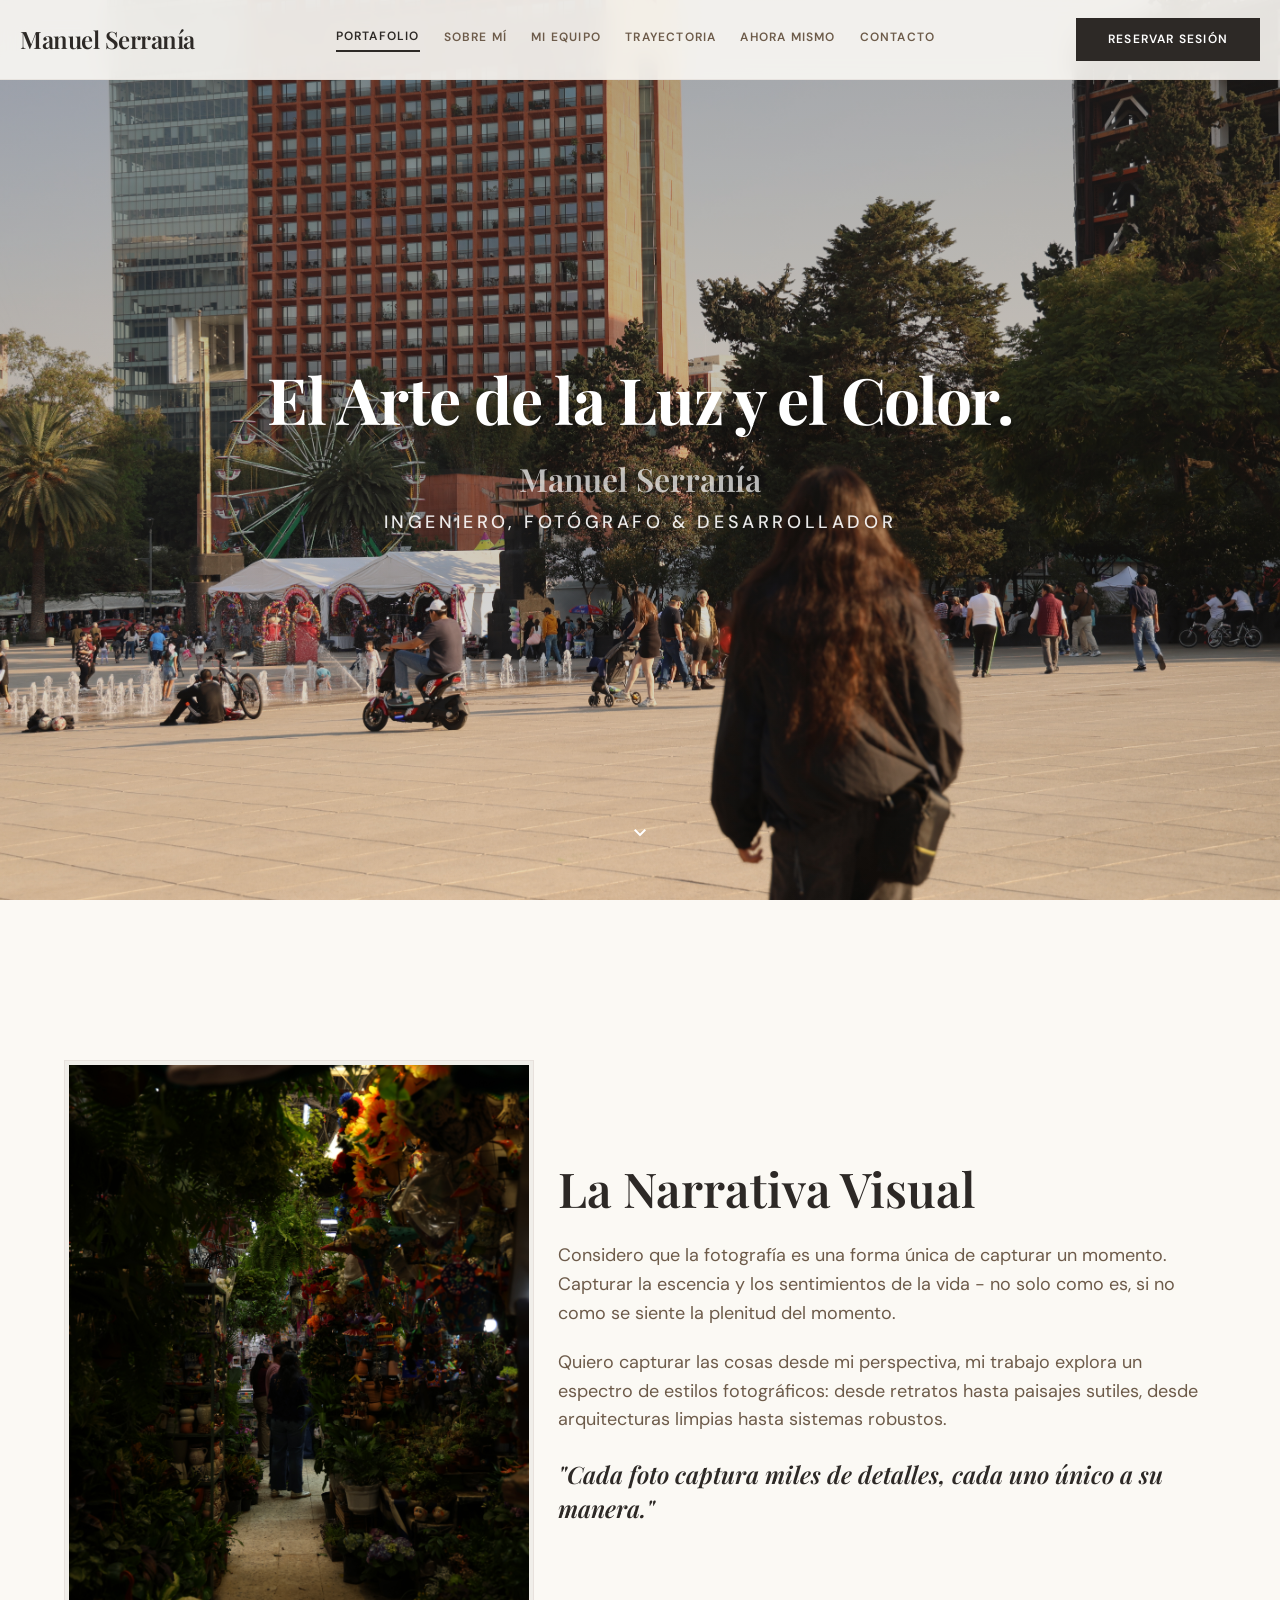
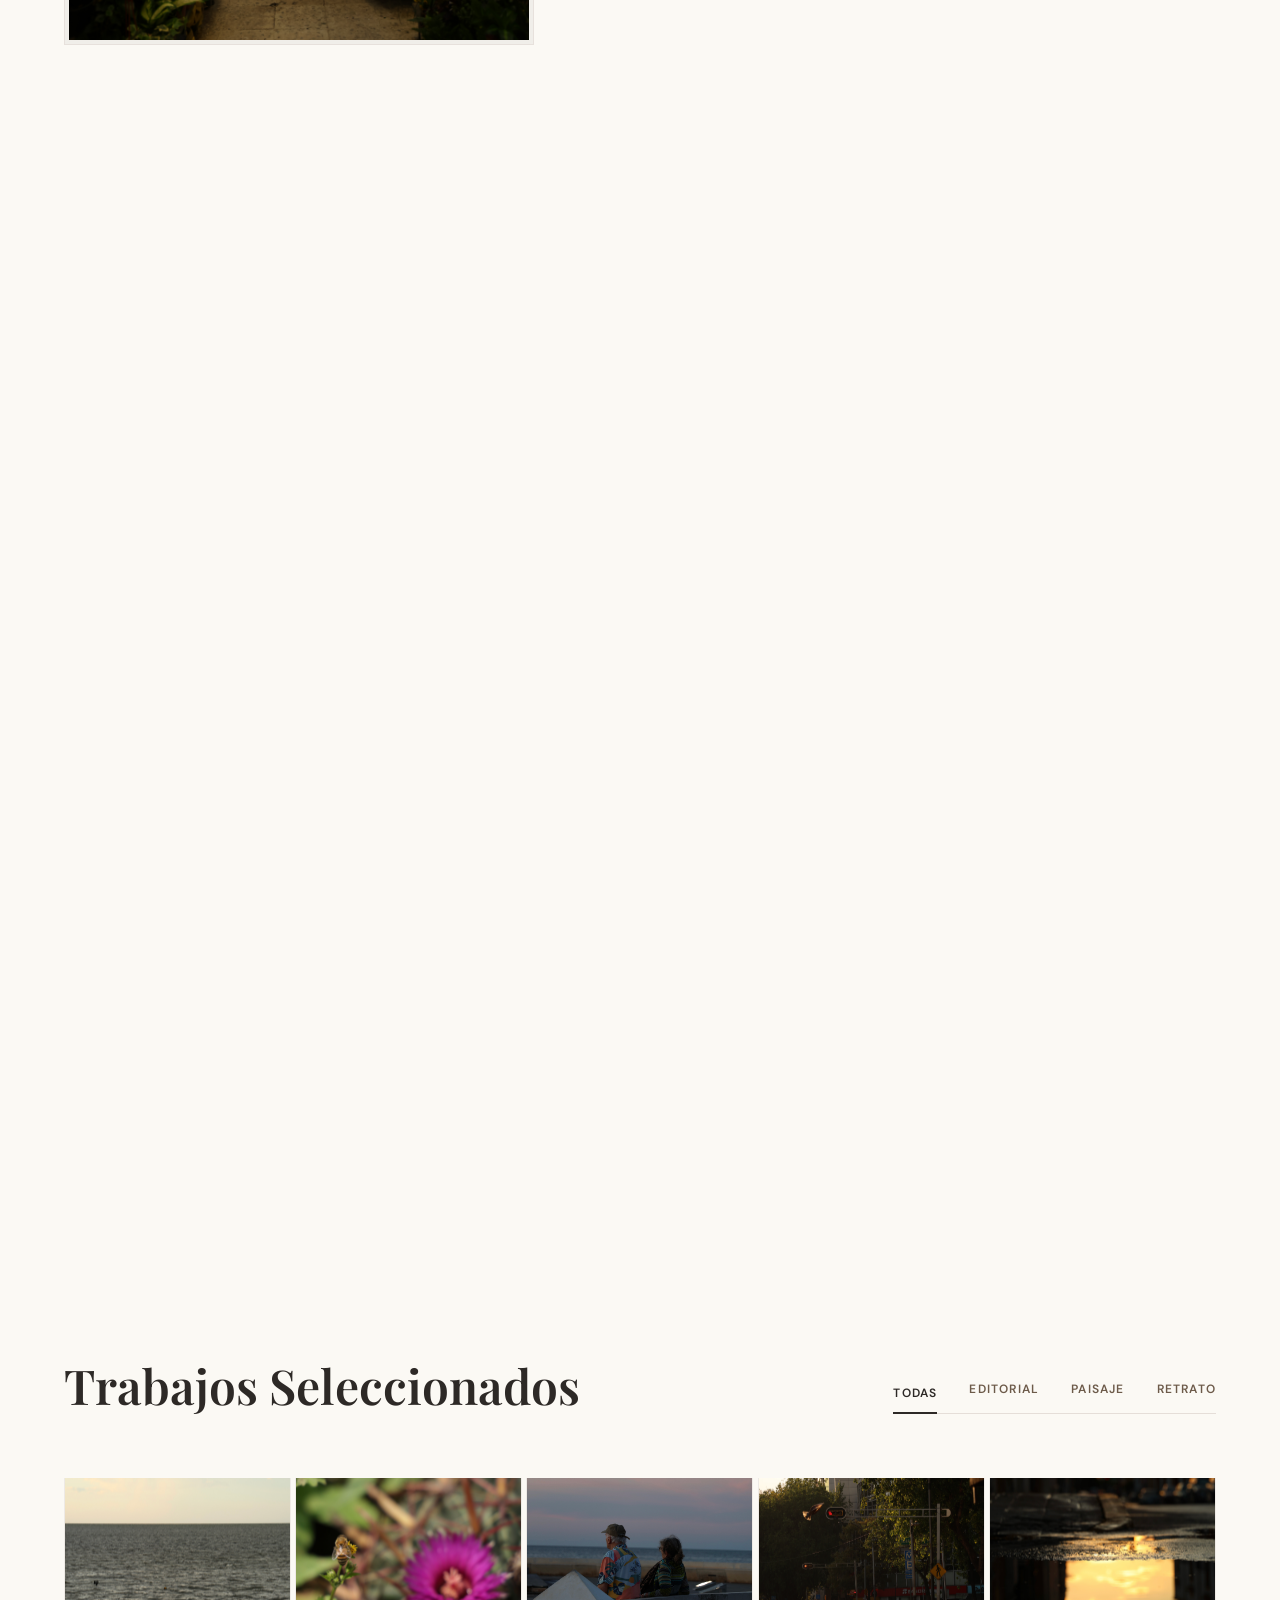
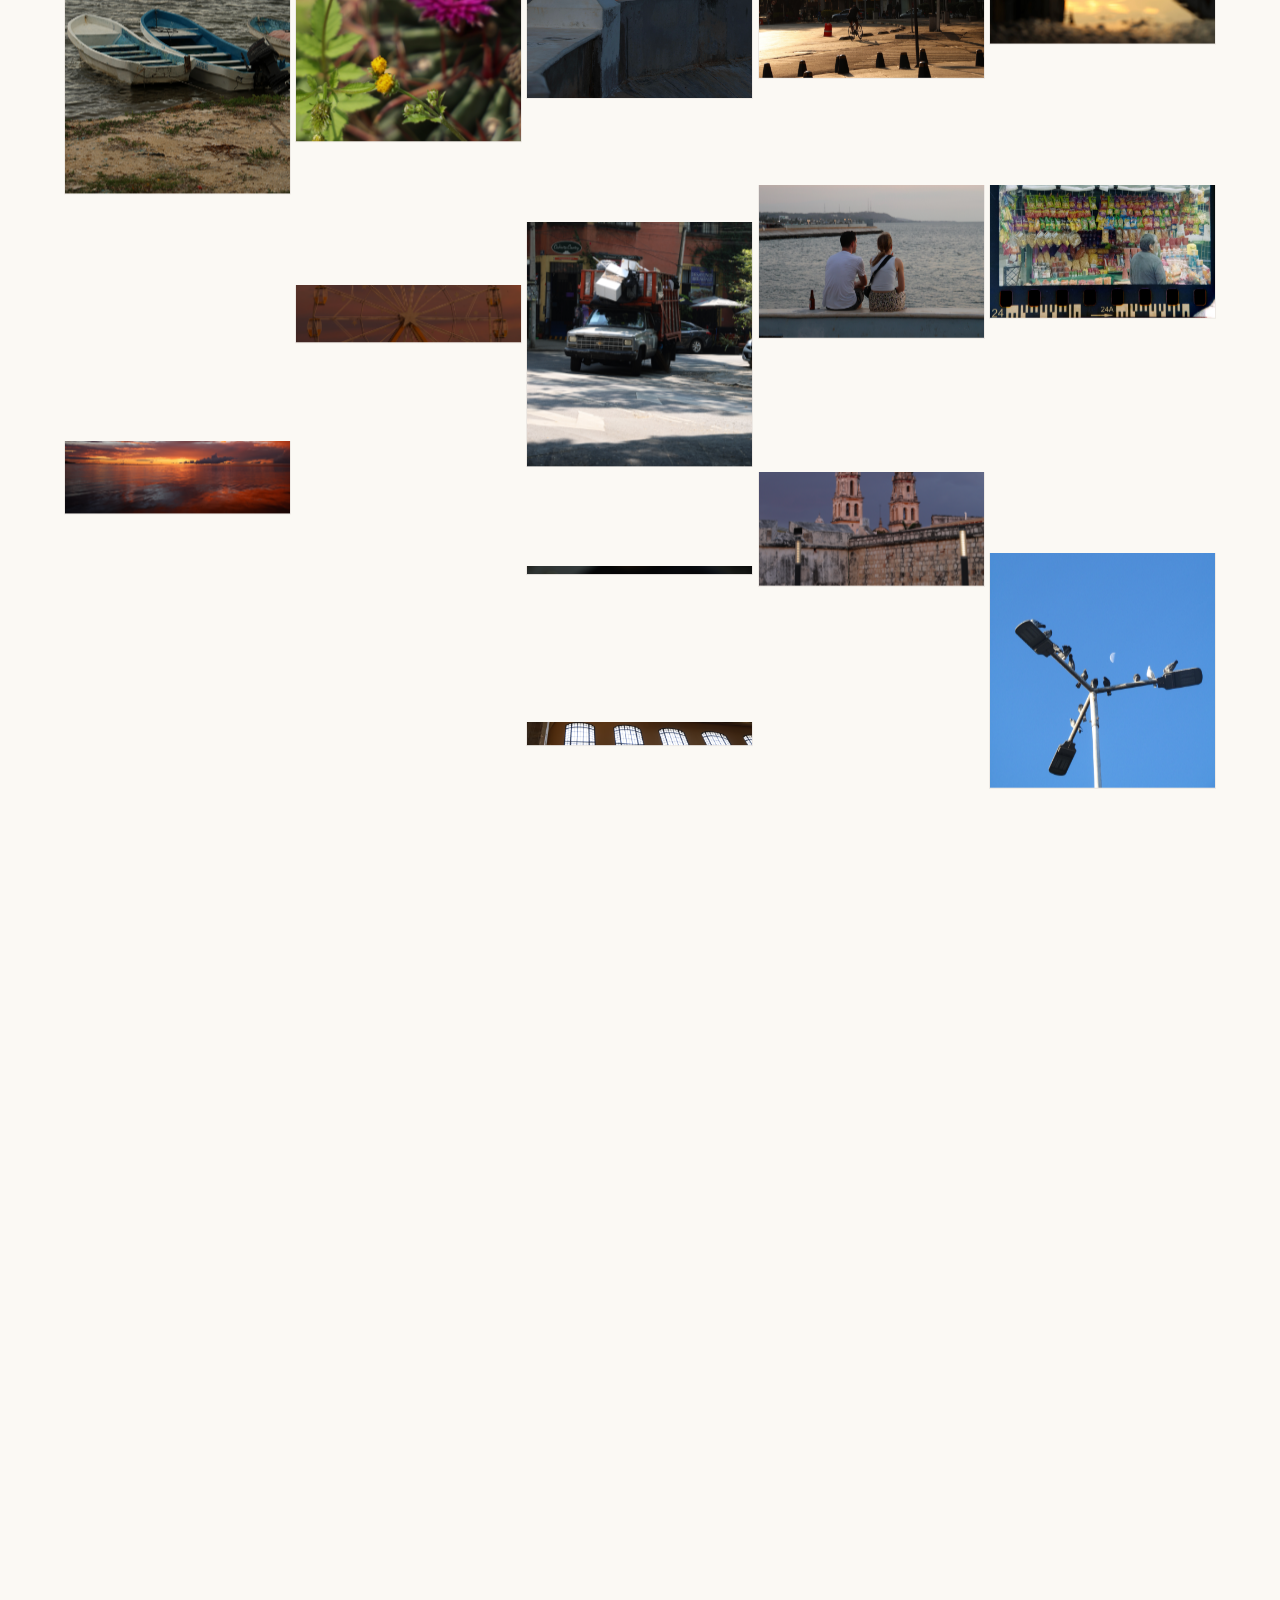
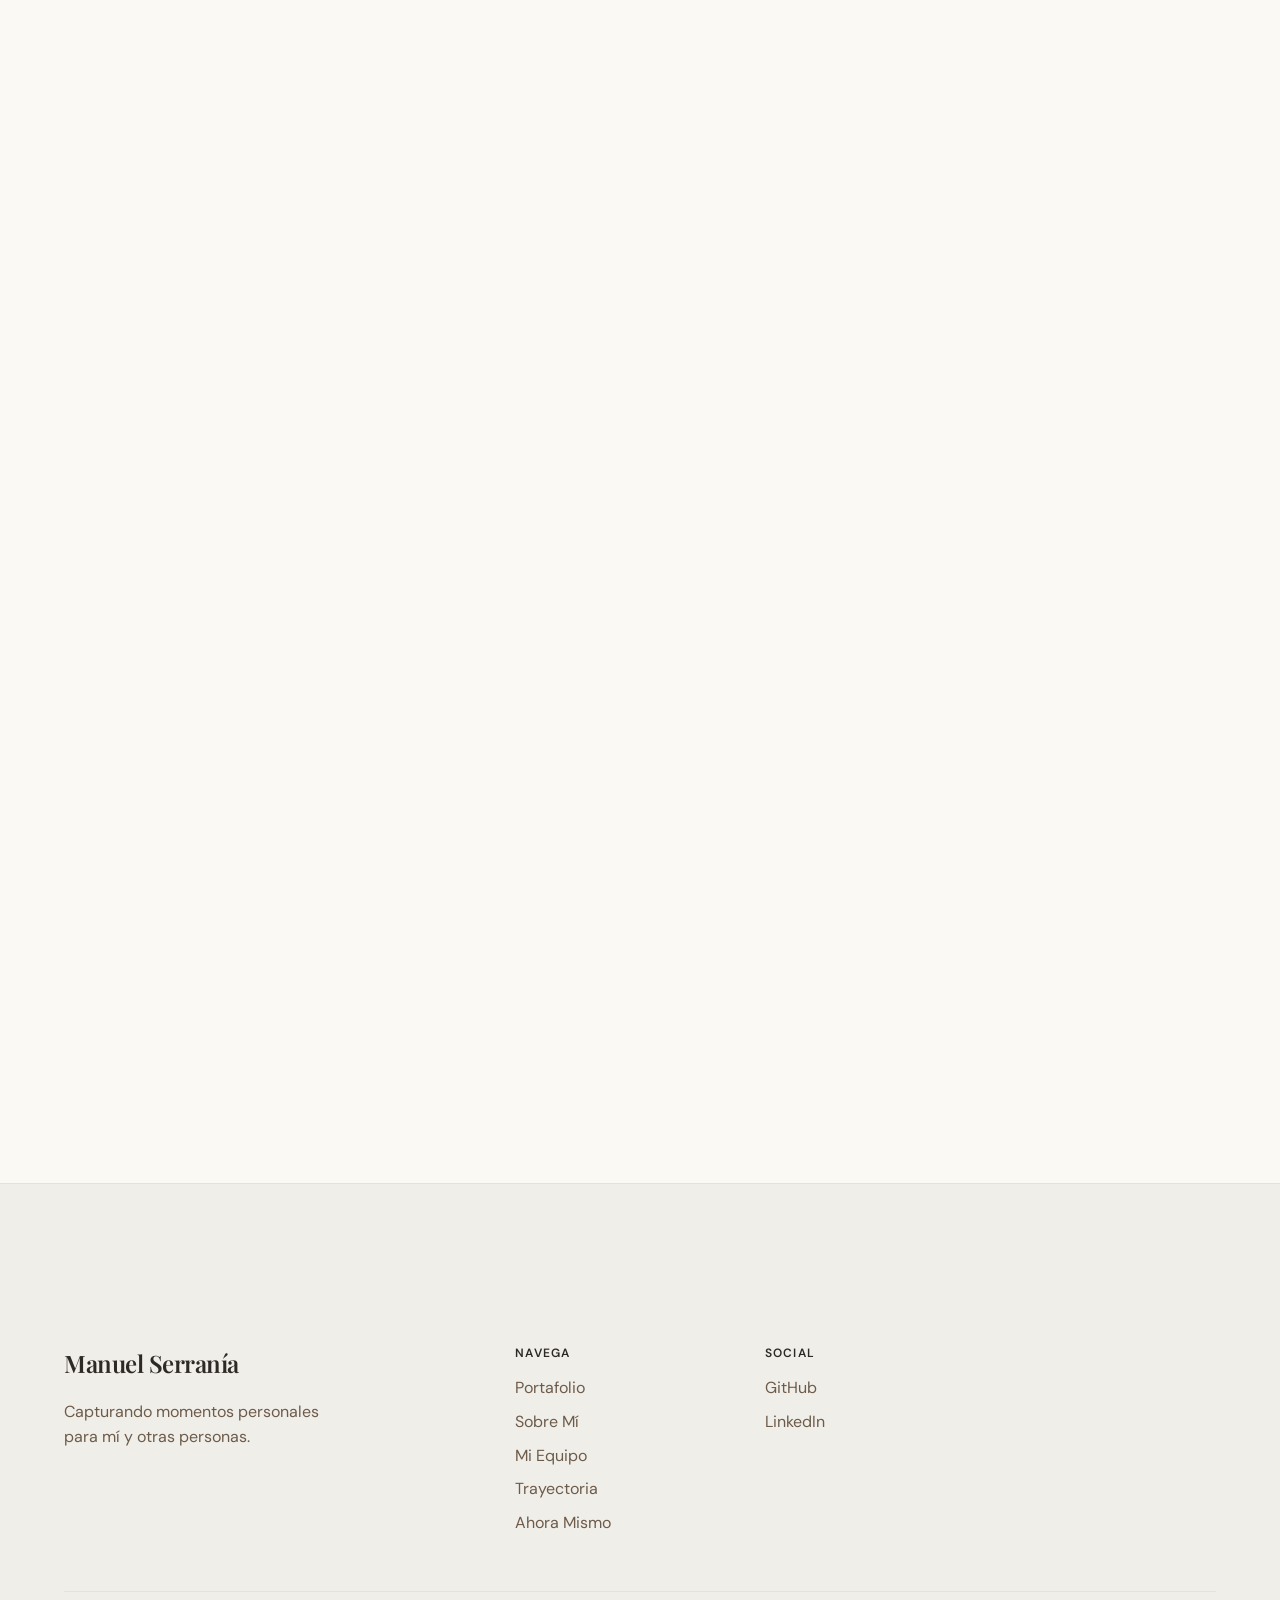
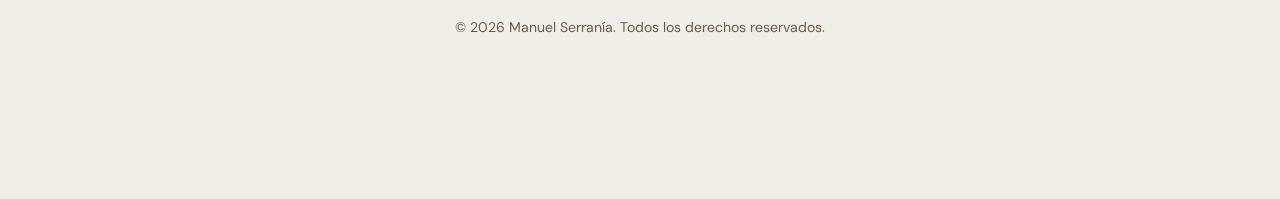
==== commit 9ea7cd54: "actualización, no aparecían unas imágenes porque el .jpg estaba en minúscula" ====
--- a/index.html
+++ b/index.html
@@ -51,7 +51,7 @@
     <section class="section-block fade-in" id="about">
       <div class="about-grid">
         <div class="about-image-wrap">
-          <img src="images/0N1A3526.jpg" alt="Sobre mí">
+          <img src="images/0N1A3526.JPG" alt="Sobre mí">
         </div>
         <div class="about-text">
           <h2 class="headline-lg">La Narrativa Visual</h2>
@@ -72,7 +72,7 @@
       <div class="equipment-grid">
         <div class="equipment-card">
           <div class="equipment-image-wrap">
-            <img src="images/0N1A2444.jpg" alt="Foto tomada con Canon EOS R6" loading="lazy">
+            <img src="images/0N1A2444.JPG" alt="Foto tomada con Canon EOS R6" loading="lazy">
           </div>
           <div class="equipment-body">
             <p class="label-caps">Profesional</p>
@@ -82,7 +82,7 @@
         </div>
         <div class="equipment-card">
           <div class="equipment-image-wrap">
-            <img src="images/IMG_6945.jpeg" alt="Foto tomada con cámara analógica 35mm" loading="lazy">
+            <img src="images/IMG_6945.JPEG" alt="Foto tomada con cámara analógica 35mm" loading="lazy">
           </div>
           <div class="equipment-body">
             <p class="label-caps">Analógica</p>
@@ -92,7 +92,7 @@
         </div>
         <div class="equipment-card">
           <div class="equipment-image-wrap">
-            <img src="images/IMG_0572.jpg" alt="Foto tomada con Canon PowerShot" loading="lazy">
+            <img src="images/IMG_0572.JPG" alt="Foto tomada con Canon PowerShot" loading="lazy">
           </div>
           <div class="equipment-body">
             <p class="label-caps">Compacta</p>
